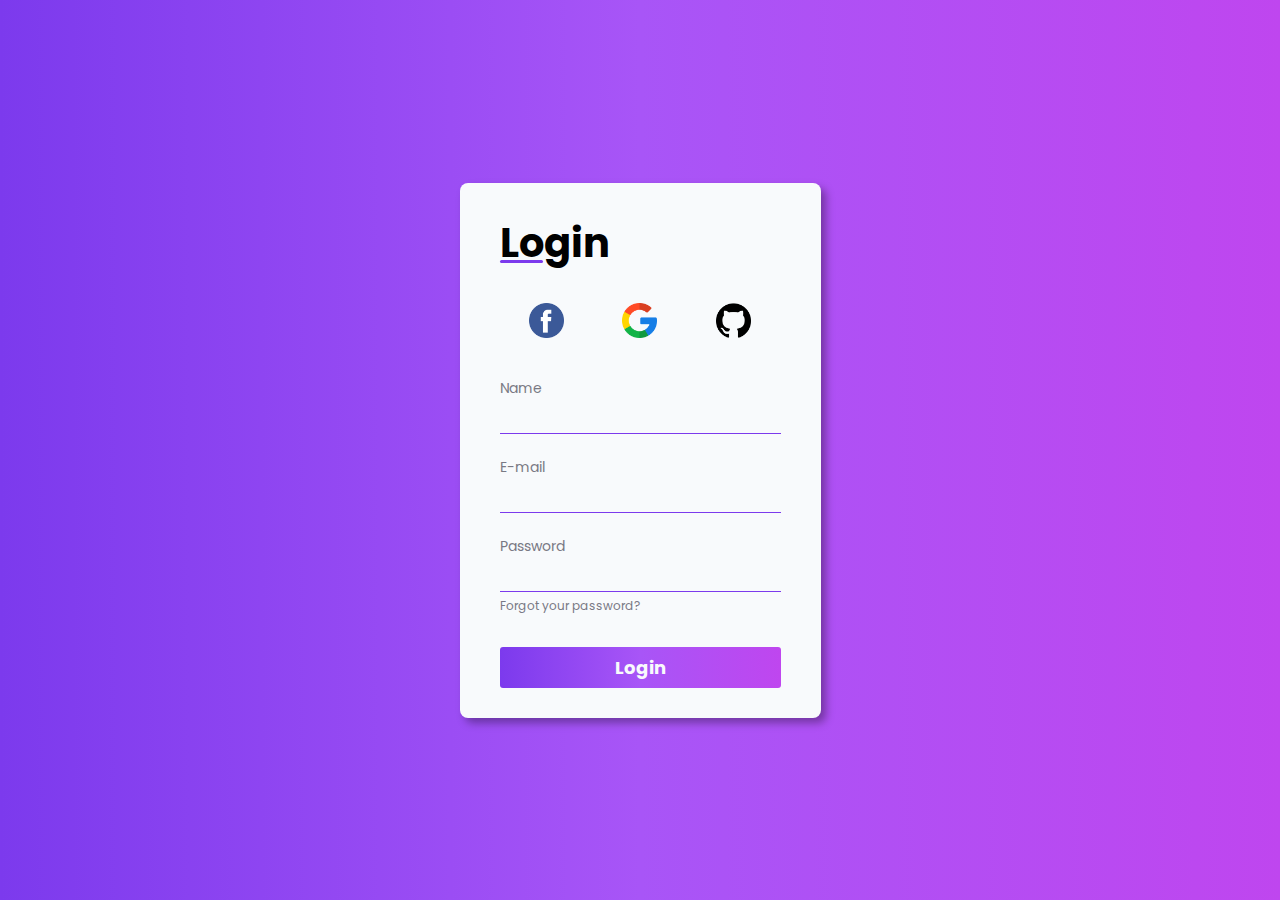
==== src/main/index.html @ 40fadc33 "att" ====
<!DOCTYPE html>
<html lang="pt-br">
<head>
    <meta charset="UTF-8">
    <link rel="stylesheet"
          href="https://cdnjs.cloudflare.com/ajax/libs/font-awesome/6.2.0/css/all.min.css"
          integrity="sha512-xh6O/CkQoPOWDdYTDqeRdPCVd1SpvCA9XXcUnZS2FmJNp1coAFzvtCN9BmamE+4aHK8yyUHUSCcJHgXloTyT2A=="
          crossorigin="anonymous"
          referrerpolicy="no-referrer"/>
    <link rel="stylesheet" href="assets/css/style.css">
    <title>Login Pokebattle</title>
</head>
<body>
<main id="container">
    <form id="login_form">
        <!-- FORM HEADER -->
        <div id="form_header">
            <h1>Login</h1>
            <i id="mode_icon" class="fa-solid fa-moon"></i>
        </div>

        <!-- SOCIAL MEDIA LINKS -->
        <div id="social_media">
            <!-- FACEBOOK -->
            <a href="#">
                <img src="assets/imgs/facebook.png" alt="">
            </a>

            <!-- GOOGLE -->
            <a href="#">
                <img src="assets/imgs/google.png" alt="Google logo">
            </a>

            <!-- GITHUB -->
            <a href="#">
                <img src="assets/imgs/github.png" alt="">
            </a>
        </div>

        <!-- INPUTS -->
        <div id="inputs">
            <!-- NAME -->
            <div class="input-box">
                <label for="name">
                    Name
                    <div class="input-field">
                        <i class="fa-solid fa-user"></i>
                        <input type="text" id="name" name="name">
                    </div>
                </label>
            </div>

            <!-- EMAIL -->
            <div class="input-box">
                <label for="email">
                    E-mail
                    <div class="input-field">
                        <i class="fa-solid fa-envelope"></i>
                        <input type="email" id="email" name="email">
                    </div>
                </label>
            </div>

            <!-- PASSWORD -->
            <div class="input-box">
                <label for="password">
                    Password
                    <div class="input-field">
                        <i class="fa-solid fa-key"></i>
                        <input type="password" id="password" name="password">
                    </div>
                </label>

                <!-- FORGOT PASSWORD -->
                <div id="forgot_password">
                    <a href="#">
                        Forgot your password?
                    </a>
                </div>
            </div>
        </div>

        <!-- LOGIN BUTTON -->
        <button type="submit" id="login_button">
            Login
        </button>
    </form>
</main>

<!-- JAVASCRIPT -->
<script type="text/javascript" src="assets/js/script.js"></script>
</body>
</html>
---- src/main/assets/css/style.css ----
@import url('https://fonts.googleapis.com/css2?family=Poppins:wght@100;200;300;400&display=swap');

/** Variables - colors **/
:root {
    /* Light */
    --color-light-50: #f8fafc;

    /* Dark */
    --color-dark-50: #797984;
    --color-dark-100: #312d37;
    --color-dark-900: #000;

    /* Purple */
    --color-purple-50: #7c3aed;
    --color-purple-100: #a855f7;
    --color-purple-200: #bf46ef;

    /* Gradient */
    --color-gradient: linear-gradient(90deg, var(--color-purple-50), var(--color-purple-100), var(--color-purple-200));
}

/* General */
* {
    font-family: 'Poppins', sans-serif;
    margin: 0;
    padding: 0;
    box-sizing: border-box;
}

#container {
    height: 100vh;
    width: 100%;
    display: flex;
    justify-content: center;
    align-items: center;
    background: var(--color-gradient);
}

#login_form {
    display: flex;
    flex-direction: column;
    height: fit-content;
    background-color: var(--color-light-50);
    padding: 30px 40px;
    border-radius: 8px;
    gap: 30px;
    box-shadow: 5px 5px 8px rgba(0, 0, 0, 0.336);
    animation: dark-to-light-background 0.3s ease-in-out;
}

/* Form Header */
#form_header {
    display: flex;
    align-items: center;
    justify-content: space-between;
}

#form_header h1 {
    font-size: 40px;
    position: relative;
}

#form_header h1::before {
    position: absolute;
    content: '';
    width: 40%;
    height: 3px;
    background-color: var(--color-purple-50);
    bottom: 10px;
    border-radius: 5px;
}

#mode_icon {
    cursor: pointer;
    font-size: 20px;
}

/* Social Media */
#social_media {
    display: flex;
    justify-content: space-around;
}

#social_media img {
    width: 35px;
}

#social_media img:hover {
    transform: scale(1.2);
}

/* Inputs */
#inputs {
    display: flex;
    align-items: center;
    justify-content: center;
    flex-direction: column;
    gap: 20px;
}

.input-box>label {
    font-size: 14px;
    color: var(--color-dark-50);
}

.input-field {
    display: flex;
    align-items: center;
    gap: 15px;
    padding: 3px;
    border-bottom: 1px solid var(--color-purple-50);
    cursor: text;
}

.input-field i {
    font-size: 18px;
    cursor: text;
    color: var(--color-dark-900);
}

.input-field input {
    border: none;
    width: 260px;
    background-color: transparent;
    font-size: 18px;
    padding: 0px 5px;
}

.input-field input:focus {
    outline: none;
}

/* Forgot password */
#forgot_password a {
    text-decoration: none;
    color: var(--color-dark-50);
    font-size: 12px;
}

#forgot_password a:hover {
    color: var(--color-purple-50);
}

/* Login Button */
#login_button {
    border: none;
    background: var(--color-gradient);
    padding: 7px;
    border-radius: 3px;
    color: var(--color-light-50);
    font-weight: bold;
    font-size: 18px;
    cursor: pointer;
}

#login_button:hover {
    transform: scale(1.05);
}

/* Dark Mode */
.dark#login_form {
    color: var(--color-light-50);
    background-color: var(--color-dark-100);
    animation: light-to-dark-background 0.3s ease-in-out;
}

.dark#login_form .input-field input,
.dark#login_form .input-field i {
    color: var(--color-light-50);
}

@keyframes dark-to-light-background {
    0% {
        background-color:var(--color-dark-100);
    }
    100.0% {
        background-color:var(--color-light-50);
    }
}

@keyframes light-to-dark-background {
    0% {
        background-color:var(--color-light-50);
    }
    100.0% {
        background-color:var(--color-dark-100);
    }
}
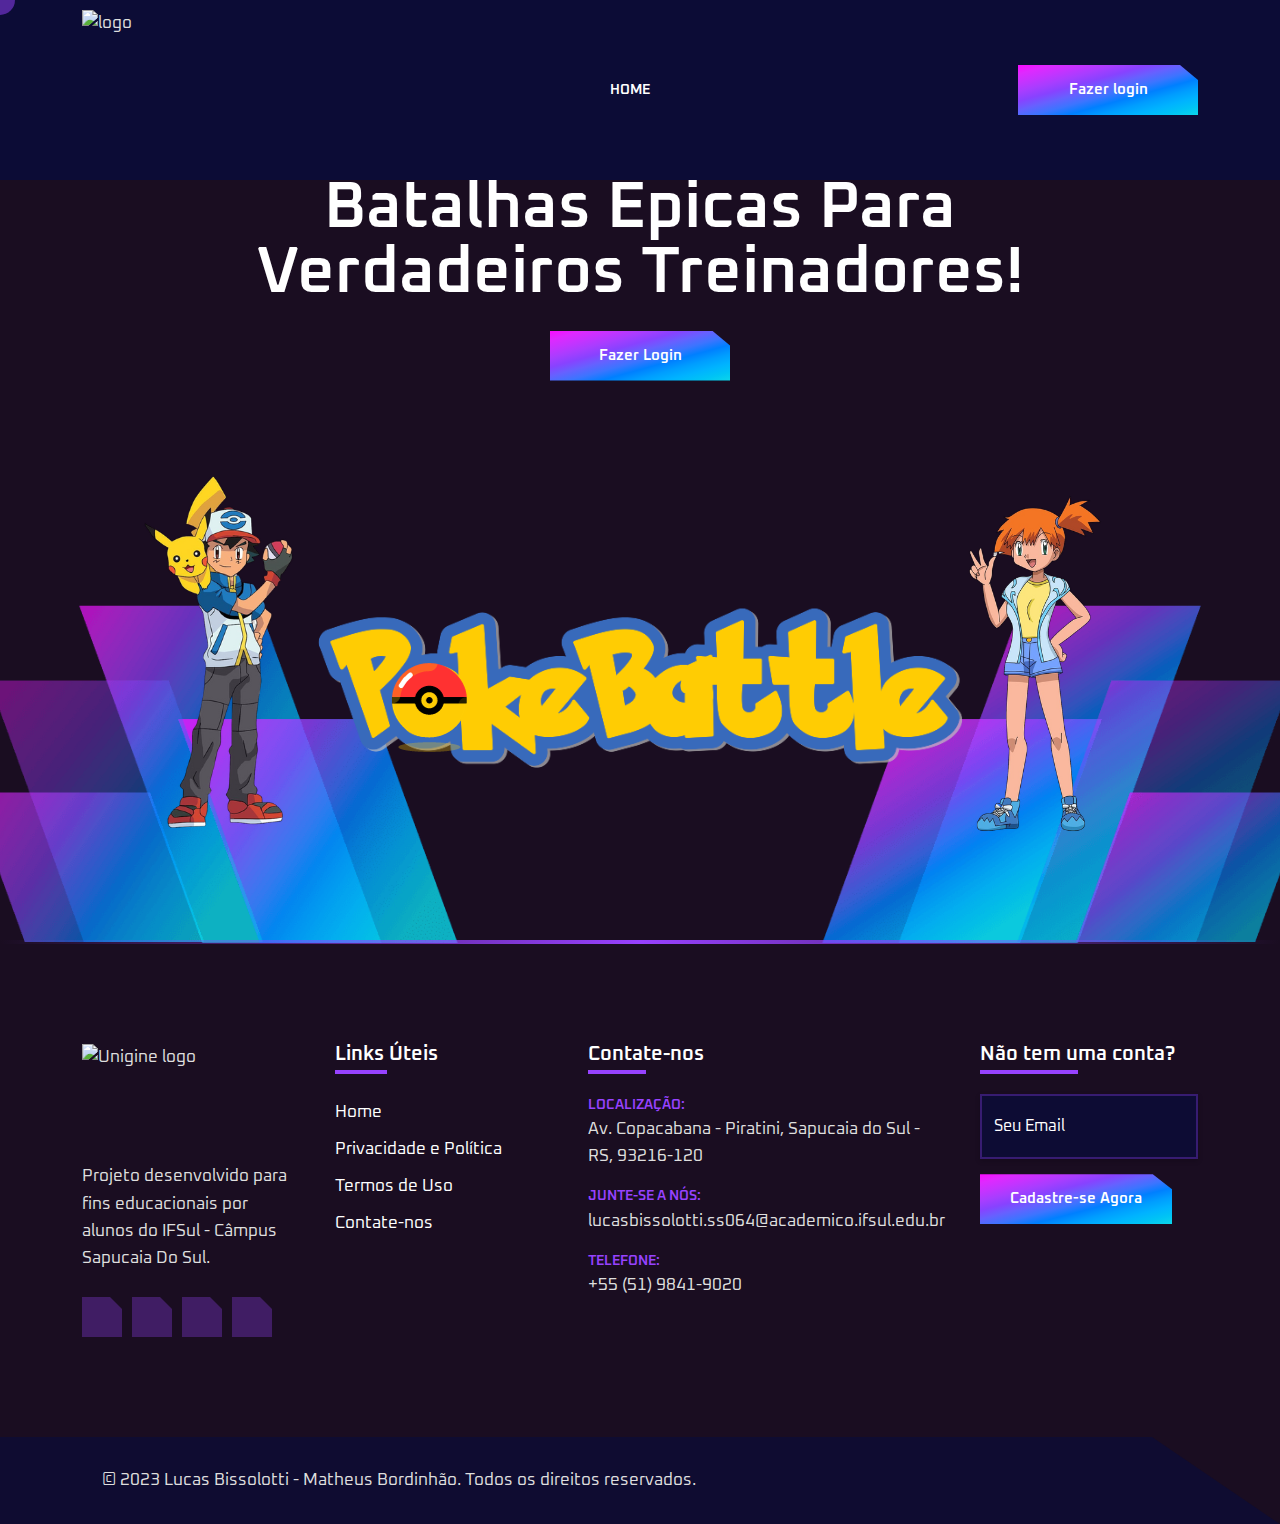
==== commit b1fb1859: "Criação do website e página de cadastro -html e css" ====
--- a/src/main/index.html
+++ b/src/main/index.html
@@ -1,93 +1,251 @@
 <!DOCTYPE html>
-<html lang="pt-br">
+<html lang="en">
+
 <head>
     <meta charset="UTF-8">
-    <link rel="stylesheet"
-          href="https://cdnjs.cloudflare.com/ajax/libs/font-awesome/6.2.0/css/all.min.css"
-          integrity="sha512-xh6O/CkQoPOWDdYTDqeRdPCVd1SpvCA9XXcUnZS2FmJNp1coAFzvtCN9BmamE+4aHK8yyUHUSCcJHgXloTyT2A=="
-          crossorigin="anonymous"
-          referrerpolicy="no-referrer"/>
-    <link rel="stylesheet" href="assets/css/style.css">
-    <title>Login Pokebattle</title>
+    <meta http-equiv="X-UA-Compatible" content="IE=edge">
+    <meta name="viewport" content="width=device-width, initial-scale=1.0">
+
+    <!--
+      - primary meta tags
+    -->
+    <title>PokeBattle</title>
+    <meta name="title" content="Unigine - Epic Games Made For True Gamers!">
+    <meta name="description" content="This is an esports and gaming html template made by codewithsadee">
+
+    <!--
+      - google font link
+    -->
+    <link rel="preconnect" href="https://fonts.googleapis.com">
+    <link rel="preconnect" href="https://fonts.gstatic.com" crossorigin>
+    <link
+            href="https://fonts.googleapis.com/css2?family=Oxanium:wght@400;500;600;700&family=Work+Sans:wght@600&display=swap"
+            rel="stylesheet">
+
+    <!--
+      - custom css link
+    -->
+    <link rel="stylesheet" href="./assets/css/style.css">
+
 </head>
-<body>
-<main id="container">
-    <form id="login_form">
-        <!-- FORM HEADER -->
-        <div id="form_header">
-            <h1>Login</h1>
-            <i id="mode_icon" class="fa-solid fa-moon"></i>
+
+<body id="top">
+
+<!--
+  - #HEADER
+-->
+
+<header class="header active" data-header>
+    <div class="container">
+
+        <a href="#" class="logo">
+            <img src="https://fontmeme.com/permalink/231121/d2a04a416779d1cf34d9d4bae2b63d9f.png" width="100" height="100" alt="logo">
+        </a>
+
+        <nav class="navbar" data-navbar>
+            <ul class="navbar-list">
+
+                <li class="navbar-item">
+                    <a href="#home" class="navbar-link" data-nav-link>home</a>
+                </li>
+            </ul>
+        </nav>
+
+        <a href="login.html" class="btn" data-btn>Fazer login</a>
+
+        <button class="nav-toggle-btn" aria-label="toggle menu" data-nav-toggler>
+            <span class="line line-1"></span>
+            <span class="line line-2"></span>
+            <span class="line line-3"></span>
+        </button>
+
+    </div>
+</header>
+
+<main>
+    <article>
+
+        <!--
+          - #HERO
+        -->
+
+        <div class="hero has-before" id="home">
+            <img src="">
+            <div class="container">
+
+                <p class="section-subtitle">Entre para a Batalha</p>
+
+                <h1 class="h1 title hero-title">Batalhas Épicas Para <br> Verdadeiros Treinadores!</h1>
+
+                <a href="login.html" class="btn" data-btn>Fazer Login</a>
+
+                <div class="hero-banner">
+                    <img src="assets/imgs/logo-pokebattle.png" width="850" height="414" alt="banner" class="w-100">
+
+                    <img src="assets/imgs/fundo-logo.png" alt="" class="hero-banner-bg">
+                </div>
+
+            </div>
         </div>
-
-        <!-- SOCIAL MEDIA LINKS -->
-        <div id="social_media">
-            <!-- FACEBOOK -->
-            <a href="#">
-                <img src="assets/imgs/facebook.png" alt="">
-            </a>
-
-            <!-- GOOGLE -->
-            <a href="#">
-                <img src="assets/imgs/google.png" alt="Google logo">
-            </a>
-
-            <!-- GITHUB -->
-            <a href="#">
-                <img src="assets/imgs/github.png" alt="">
-            </a>
+    </article>
+</main>
+
+<!--
+  - #FOOTER
+-->
+
+<footer class="footer">
+
+    <div class="section footer-top">
+        <div class="container">
+
+            <div class="footer-brand">
+
+                <a href="#" class="logo">
+                    <img src="https://fontmeme.com/permalink/231121/d2a04a416779d1cf34d9d4bae2b63d9f.png" width="150" height="73" loading="lazy" alt="Unigine logo">
+                </a>
+
+                <p class="footer-text">
+                    Projeto desenvolvido para fins educacionais por alunos do IFSul - Câmpus Sapucaia Do Sul.
+                </p>
+
+                <ul class="social-list">
+
+                    <li>
+                        <a href="#" class="social-link">
+                            <ion-icon name="logo-facebook"></ion-icon>
+                        </a>
+                    </li>
+
+                    <li>
+                        <a href="#" class="social-link">
+                            <ion-icon name="logo-twitter"></ion-icon>
+                        </a>
+                    </li>
+
+                    <li>
+                        <a href="https://www.insatgram.com/coding.stella" target=_blank class="social-link">
+                            <ion-icon name="logo-instagram"></ion-icon>
+                        </a>
+                    </li>
+
+                    <li>
+                        <a href="#" class="social-link">
+                            <ion-icon name="logo-youtube"></ion-icon>
+                        </a>
+                    </li>
+
+                </ul>
+
+            </div>
+
+            <div class="footer-list">
+
+                <p class="title footer-list-title has-after">Links Úteis</p>
+
+                <ul>
+
+                    <li>
+                        <a href="#" class="footer-link">Home</a>
+                    </li>
+
+                    <li>
+                        <a href="#" class="footer-link">Privacidade e Política</a>
+                    </li>
+
+                    <li>
+                        <a href="#" class="footer-link">Termos de Uso</a>
+                    </li>
+
+                    <li>
+                        <a href="#" class="footer-link">Contate-nos</a>
+                    </li>
+
+                </ul>
+
+            </div>
+
+            <div class="footer-list">
+
+                <p class="title footer-list-title has-after">Contate-nos</p>
+
+                <div class="contact-item">
+                    <span class="span">Localização:</span>
+
+                    <address class="contact-link">
+                        Av. Copacabana - Piratini, Sapucaia do Sul - RS, 93216-120
+                    </address>
+                </div>
+
+                <div class="contact-item">
+                    <span class="span">Junte-se a nós:</span>
+
+                    <a href="mailto:Info@gamehive.com" class="contact-link">lucasbissolotti.ss064@academico.ifsul.edu.br</a>
+                </div>
+
+                <div class="contact-item">
+                    <span class="span">Telefone:</span>
+
+                    <a href="tel:+12345678910" class="contact-link">+55 (51) 9841-9020</a>
+                </div>
+
+            </div>
+
+            <div class="footer-list">
+
+                <p class="title footer-list-title has-after">Não tem uma conta?</p>
+
+                <form action="./index.html" method="get" class="footer-form">
+                    <input type="email" name="email_address" required placeholder="Seu Email" autocomplete="off"
+                           class="input-field">
+
+                    <a href="login.html" class="btn">Cadastre-se Agora</a>
+                </form>
+
+            </div>
+
         </div>
-
-        <!-- INPUTS -->
-        <div id="inputs">
-            <!-- NAME -->
-            <div class="input-box">
-                <label for="name">
-                    Name
-                    <div class="input-field">
-                        <i class="fa-solid fa-user"></i>
-                        <input type="text" id="name" name="name">
-                    </div>
-                </label>
-            </div>
-
-            <!-- EMAIL -->
-            <div class="input-box">
-                <label for="email">
-                    E-mail
-                    <div class="input-field">
-                        <i class="fa-solid fa-envelope"></i>
-                        <input type="email" id="email" name="email">
-                    </div>
-                </label>
-            </div>
-
-            <!-- PASSWORD -->
-            <div class="input-box">
-                <label for="password">
-                    Password
-                    <div class="input-field">
-                        <i class="fa-solid fa-key"></i>
-                        <input type="password" id="password" name="password">
-                    </div>
-                </label>
-
-                <!-- FORGOT PASSWORD -->
-                <div id="forgot_password">
-                    <a href="#">
-                        Forgot your password?
-                    </a>
-                </div>
-            </div>
+    </div>
+
+    <div class="footer-bottom">
+        <div class="container">
+
+            <p class="copyright">
+                &copy; 2023 Lucas Bissolotti - Matheus Bordinhão. Todos os direitos reservados.
+            </p>
+
         </div>
-
-        <!-- LOGIN BUTTON -->
-        <button type="submit" id="login_button">
-            Login
-        </button>
-    </form>
-</main>
-
-<!-- JAVASCRIPT -->
-<script type="text/javascript" src="assets/js/script.js"></script>
+    </div>
+
+</footer>
+
+<!--
+  - #BACK TO TOP
+-->
+
+<a href="#top" class="back-top-btn" aria-label="back to top" data-back-top-btn>
+    <ion-icon name="arrow-up-outline" aria-hidden="true"></ion-icon>
+</a>
+
+<!--
+  - #CUSTOM CURSOR
+-->
+
+<div class="cursor" data-cursor></div>
+
+<!--
+  - custom js link
+-->
+
+<script src="./assets/js/script.js"></script>
+
+<!--
+  - ionicon link
+-->
+
+<script type="module" src="https://unpkg.com/ionicons@5.5.2/dist/ionicons/ionicons.esm.js"></script>
+<script nomodule src="https://unpkg.com/ionicons@5.5.2/dist/ionicons/ionicons.js"></script>
+
 </body>
+
 </html>--- a/src/main/assets/css/style.css
+++ b/src/main/assets/css/style.css
@@ -1,188 +1,1083 @@
-@import url('https://fonts.googleapis.com/css2?family=Poppins:wght@100;200;300;400&display=swap');
-
-/** Variables - colors **/
 :root {
-    /* Light */
-    --color-light-50: #f8fafc;
-
-    /* Dark */
-    --color-dark-50: #797984;
-    --color-dark-100: #312d37;
-    --color-dark-900: #000;
-
-    /* Purple */
-    --color-purple-50: #7c3aed;
-    --color-purple-100: #a855f7;
-    --color-purple-200: #bf46ef;
-
-    /* Gradient */
-    --color-gradient: linear-gradient(90deg, var(--color-purple-50), var(--color-purple-100), var(--color-purple-200));
-}
-
-/* General */
-* {
-    font-family: 'Poppins', sans-serif;
+
+    /**
+     * COLORS
+     */
+
+    /* background color */
+    --bg-purple: hsl(267, 100%, 63%);
+    --bg-purple-alpha-30: hsla(267, 100%, 63%, 0.3);
+    --bg-dark-purple: hsla(279, 42%, 9%, 1);
+    --bg-oxford-blue: hsla(240, 63%, 13%, 1);
+    --bg-oxford-blue-alpha-95: hsla(240, 63%, 13%, 0.95);
+    --bg-oxford-blue-alpha-90: hsla(240, 63%, 13%, 0.9);
+    --bg-oxford-blue-alpha-80: hsla(240, 63%, 13%, 0.8);
+
+    /* gradient color */
+    --gradient-1: linear-gradient(to right bottom, hsl(299, 100%, 52%), hsl(291, 100%, 58%), hsl(283, 100%, 60%), hsl(273, 100%, 62%), hsl(262, 100%, 63%), hsl(242, 100%, 69%), hsl(223, 100%, 62%), hsl(210, 100%, 50%), hsl(203, 100%, 50%), hsl(198, 100%, 50%), hsl(192, 100%, 48%), hsl(185, 90%, 48%));
+    --gradient-2: linear-gradient(90deg, transparent 0%, #9841ff 50%, transparent 100%);
+
+    /* text color */
+    --text-white: hsla(0, 0%, 100%, 1);
+    --text-gainsboro: hsla(0, 0%, 87%, 1);
+    --text-champagne-pink: hsla(23, 61%, 86%, 1);
+    --text-purple: hsla(267, 100%, 63%, 1);
+
+    /* border color */
+    --border-space-cadet: hsl(240, 45%, 17%);
+    --border-purple-alpha-30: hsla(267, 100%, 63%, 0.3);
+
+    /* font family */
+    --fontFamily-oxanium: 'Oxanium', cursive;
+    --fontFamily-work-sans: 'Work Sans', sans-serif;
+
+    /* font size */
+    --fontSize-1: 3.6rem;
+    --fontSize-2: 2.4rem;
+    --fontSize-3: 2rem;
+    --fontSize-4: 1.7rem;
+    --fontSize-5: 1.6rem;
+    --fontSize-6: 1.5rem;
+    --fontSize-7: 1.4rem;
+    --fontSize-8: 1.2rem;
+
+    /* font weight */
+    --weight-regular: 400;
+    --weight-semiBold: 600;
+    --weight-bold: 700;
+
+    /**
+     * SPACING
+     */
+
+    --section-spacing: 60px;
+
+    /**
+     * BOX SHADOW
+     */
+
+    --shadow: 0px 2px 5px 0px hsla(0, 0%, 0%, 0.2);
+
+    /**
+     * BORDER RADIUS
+     */
+
+    --radius-circle: 50%;
+    --radius-5: 5px;
+    --radius-3: 3px;
+
+    /**
+     * CLIP PATH
+     */
+
+    --clip-path-1: polygon(0 0, 100% 0, 100% 0, 0 0);
+    --clip-path-2: polygon(0 0, 100% 0, 100% 100%, 0 100%);
+    --clip-path-3: polygon(0% 0%, 90% 0, 100% 30%, 100% 100%, 0 100%);
+    --clip-path-4: polygon(90% 0, 100% 40%, 100% 100%, 0 100%, 0 0);
+    --clip-path-5: polygon(100% 0, 100% 100%, 10% 100%, 0 60%, 0 0);
+    --clip-path-6: polygon(10% 0, 100% 0, 100% 100%, 0 100%, 0 40%);
+    --clip-path-7: polygon(100% 0, 100% 60%, 90% 100%, 0 100%, 0 0);
+    --clip-path-8: polygon(0% 0%, 70% 0, 100% 30%, 100% 100%, 0 100%);
+    --clip-path-9: polygon(0 0, 90% 0, 100% 100%, 0% 100%);
+
+    /**
+     * TRANSITION
+     */
+
+    --transition-1: 250ms ease;
+    --transition-2: 500ms ease;
+    --cubic-out: cubic-bezier(0.05, 0.83, 0.52, 0.97);
+
+}
+
+
+
+
+
+/*-----------------------------------*\
+  #RESET
+\*-----------------------------------*/
+
+*,
+*::before,
+*::after {
     margin: 0;
     padding: 0;
     box-sizing: border-box;
 }
 
-#container {
-    height: 100vh;
-    width: 100%;
-    display: flex;
-    justify-content: center;
-    align-items: center;
-    background: var(--color-gradient);
-}
-
-#login_form {
-    display: flex;
-    flex-direction: column;
-    height: fit-content;
-    background-color: var(--color-light-50);
-    padding: 30px 40px;
-    border-radius: 8px;
-    gap: 30px;
-    box-shadow: 5px 5px 8px rgba(0, 0, 0, 0.336);
-    animation: dark-to-light-background 0.3s ease-in-out;
-}
-
-/* Form Header */
-#form_header {
+li { list-style: none; }
+
+a,
+img,
+time,
+span,
+input,
+button,
+textarea,
+ion-icon { display: block; }
+
+a {
+    color: inherit;
+    text-decoration: none;
+}
+
+img { height: auto; }
+
+input,
+button,
+textarea {
+    background: none;
+    border: none;
+    font: inherit;
+}
+
+input,
+textarea { width: 100%; }
+
+button { cursor: pointer; }
+
+ion-icon { pointer-events: none; }
+
+address { font-style: normal; }
+
+html {
+    font-size: 10px;
+    scroll-behavior: smooth;
+}
+
+body {
+    background-color: var(--bg-dark-purple);
+    background-repeat: repeat;
+    color: var(--text-gainsboro);
+    font-family: var(--fontFamily-oxanium);
+    font-size: var(--fontSize-4);
+    font-weight: var(--weight-regular);
+    line-height: 1.6;
+    overflow-x: hidden;
+}
+
+::-webkit-scrollbar { width: 8px; }
+
+::-webkit-scrollbar-track { background-color: var(--bg-dark-purple); }
+
+::-webkit-scrollbar-thumb { background-color: var(--bg-purple); }
+
+
+
+
+
+/*-----------------------------------*\
+  #REUSED STYLE
+\*-----------------------------------*/
+
+.container { padding-inline: 12px; }
+
+.has-before,
+.has-after {
+    position: relative;
+    z-index: 1;
+}
+
+.has-before::before,
+.has-after::after {
+    content: "";
+    position: absolute;
+}
+
+.title { color: var(--text-white); }
+
+.h1,
+.h3 { line-height: 1.3; }
+
+.h1 {
+    font-size: var(--fontSize-1);
+    font-weight: var(--weight-semiBold);
+}
+
+.h2 {
+    font-size: var(--fontSize-2);
+    line-height: 1.4;
+}
+
+.h3 { font-size: var(--fontSize-3); }
+
+.section-title,
+.section-subtitle,
+.section-text { text-align: center; }
+
+.section-subtitle {
+    color: var(--text-white);
+    font-weight: var(--weight-semiBold);
+    font-size: var(--fontSize-5);
+    text-transform: uppercase;
+}
+
+.btn {
+    position: relative;
+    background-image: var(--gradient-1);
+    color: var(--text-white);
+    font-size: var(--fontSize-6);
+    font-weight: var(--weight-semiBold);
+    max-width: max-content;
+    min-width: 180px;
+    height: 50px;
+    display: grid;
+    place-items: center;
+    padding-inline: 30px;
+    clip-path: var(--clip-path-3);
+    overflow: hidden;
+}
+
+.btn::before {
+    content: "";
+    position: absolute;
+    top: var(--top, 50%);
+    left: var(--left, 50%);
+    width: 250%;
+    padding-block-end: 250%;
+    background-color: var(--bg-purple);
+    transform: translate(-50%, -50%) scale(0);
+    border-radius: var(--radius-circle);
+    z-index: -1;
+    transition: transform var(--transition-2);
+}
+
+.btn:is(:hover, :focus-visible)::before { transform: translate(-50%, -50%) scale(1); }
+
+.w-100 { width: 100%; }
+
+.section { padding-block: var(--section-spacing); }
+
+.section-title {
+    margin-block: 10px;
+    text-transform: uppercase;
+}
+
+.section-title .span {
+    display: inline;
+    color: var(--text-purple);
+}
+
+.section-text {
+    margin-block-end: 40px;
+    max-width: 480px;
+    margin-inline: auto;
+}
+
+.social-wrapper {
     display: flex;
     align-items: center;
+    gap: 10px;
+}
+
+.img-holder {
+    background-color: var(--bg-purple);
+    aspect-ratio: var(--width) / var(--height);
+    overflow: hidden;
+}
+
+.img-cover {
+    width: 100%;
+    height: 100%;
+    object-fit: cover;
+}
+
+[data-reveal] {
+    opacity: 0;
+    transition: var(--transition-2);
+}
+
+[data-reveal="left"] { transform: translateX(-20px); }
+
+[data-reveal="right"] { transform: translateX(20px); }
+
+[data-reveal="bottom"] { transform: translateY(20px); }
+
+[data-reveal].revealed {
+    opacity: 1;
+    transform: translate(0);
+}
+
+
+
+
+
+/*-----------------------------------*\
+  #HEADER
+\*-----------------------------------*/
+
+.header .btn { display: none; }
+
+.header {
+    position: absolute;
+    top: 0;
+    left: 0;
+    width: 100%;
+    background-color: var(--bg-oxford-blue);
+    padding: 10px 12px;
+    z-index: 4;
+}
+
+.header.active {
+    position: fixed;
+    animation: slideUP 1s ease forwards;
+}
+
+@keyframes slideUP {
+    0% { transform: translateY(-100%); }
+    100% { transform: translateY(0); }
+}
+
+.header .container {
+    display: flex;
     justify-content: space-between;
-}
-
-#form_header h1 {
-    font-size: 40px;
+    align-items: center;
+}
+
+.nav-toggle-btn .line {
+    height: 3px;
+    width: 10px;
+    margin-block: 4px;
+    background-color: var(--text-gainsboro);
+    border-radius: 8px;
+    transition: var(--transition-1);
+}
+
+.nav-toggle-btn .line-2 { width: 20px; }
+
+.nav-toggle-btn .line-3 { margin-inline-start: auto; }
+
+.nav-toggle-btn.active .line-2 { transform: rotate(-45deg); }
+
+.nav-toggle-btn.active .line-1 { transform: rotate(45deg) translate(4px, 1.5px); }
+
+.nav-toggle-btn.active .line-3 { transform: rotate(45deg) translate(-3px, -1px); }
+
+.navbar {
+    position: absolute;
+    top: calc(100% - 1px);
+    right: 12px;
+    left: 12px;
+    background-color: var(--bg-oxford-blue);
+    padding: 0 15px;
+    clip-path: var(--clip-path-1);
+    visibility: hidden;
+    transition: clip-path 500ms var(--cubic-out);
+}
+
+.navbar.active {
+    clip-path: var(--clip-path-2);
+    visibility: visible;
+}
+
+.navbar-link {
+    padding: 12px 25px;
+    text-transform: uppercase;
+    font-size: var(--fontSize-7);
+    font-weight: var(--weight-semiBold);
+    color: var(--text-white);
+}
+
+.navbar-item { border-block-start: 1px solid var(--border-space-cadet); }
+
+.navbar-item:last-child { border-block-end: 1px solid var(--border-space-cadet); }
+
+
+
+
+
+/*-----------------------------------*\
+  #HERO
+\*-----------------------------------*/
+
+.hero {
+    padding-block-start: 250px;
+    text-align: center;
+}
+
+.hero .section-subtitle { letter-spacing: 5px; }
+
+.hero-title { margin-block: 20px 25px; }
+
+.hero .btn { margin-inline: auto; }
+
+.hero::before {
+    background-image: var(--gradient-2);
+    bottom: 0;
+    left: 0;
+    width: 100%;
+    height: 4px;
+    z-index: 1;
+}
+
+.hero-banner {
     position: relative;
-}
-
-#form_header h1::before {
+    margin-block-start: 50px;
+}
+
+.hero-banner-bg { display: none; }
+
+
+
+
+
+/*-----------------------------------*\
+  #UPCOMING
+\*-----------------------------------*/
+
+.upcoming-item:not(:last-child) { margin-block-end: 90px; }
+
+.upcoming-card {
+    display: flex;
+    justify-content: space-between;
+    align-items: center;
+}
+
+.upcoming-card::before {
+    top: 50%;
+    background-image: var(--gradient-1);
+    transform: translateY(-50%);
+    width: 90%;
+    height: 80px;
+    z-index: -1;
+    opacity: 0.3;
+    border-radius: var(--radius-5);
+}
+
+.upcoming-card.left::before {
+    right: 0;
+    clip-path: var(--clip-path-4);
+}
+
+.upcoming-card.right::before {
+    left: 0;
+    clip-path: var(--clip-path-6);
+}
+
+.upcoming-card .card-title { text-transform: uppercase; }
+
+.upcoming-card.left .card-title {
+    margin-inline-end: 50px;
+    text-align: right;
+}
+
+.upcoming-card.right .card-title {
+    margin-inline-start: 50px;
+    text-align: left;
+}
+
+.upcoming-card .card-meta {
     position: absolute;
-    content: '';
-    width: 40%;
-    height: 3px;
-    background-color: var(--color-purple-50);
-    bottom: 10px;
-    border-radius: 5px;
-}
-
-#mode_icon {
-    cursor: pointer;
-    font-size: 20px;
-}
-
-/* Social Media */
-#social_media {
-    display: flex;
-    justify-content: space-around;
-}
-
-#social_media img {
-    width: 35px;
-}
-
-#social_media img:hover {
-    transform: scale(1.2);
-}
-
-/* Inputs */
-#inputs {
+    bottom: -20px;
+    left: 50%;
+    transform: translateX(-50%);
+    background-image: var(--gradient-1);
+    width: max-content;
+    padding: 6px 20px;
+    font-size: var(--fontSize-7);
+    font-weight: var(--weight-semiBold);
+    text-transform: uppercase;
+    border-radius: var(--radius-3);
+}
+
+.upcoming-card.left .card-meta { clip-path: var(--clip-path-5); }
+
+.upcoming-card.right .card-meta { clip-path: var(--clip-path-7); }
+
+.upcoming-card .card-banner { width: 30%; }
+
+.upcoming-card.right .card-banner { order: 1; }
+
+.upcoming-time { margin-block: 50px 30px; }
+
+.upcoming-time :is(.time, .date) { text-align: center; }
+
+.upcoming-time .time {
+    color: var(--text-white);
+    font-size: var(--fontSize-1);
+    font-weight: var(--weight-bold);
+    line-height: 1;
+}
+
+.upcoming-time .date {
+    font-size: var(--fontSize-7);
+    font-weight: var(--weight-semiBold);
+    margin-block: 5px;
+}
+
+.upcoming-item .social-wrapper { justify-content: center; }
+
+.upcoming-item .social-link {
+    color: var(--text-white);
+    font-size: 2.5rem;
+    transition: var(--transition-1);
+}
+
+.upcoming-item .social-link:is(:hover, :focus-visible) { color: var(--text-purple); }
+
+
+
+
+
+/*-----------------------------------*\
+  #NEWS
+\*-----------------------------------*/
+
+.news-list {
+    display: grid;
+    gap: 30px;
+}
+
+.news-card {
+    background-color: var(--bg-oxford-blue-alpha-90);
+    box-shadow: var(--shadow);
+}
+
+.news-card .card-content {
+    position: relative;
+    padding: 30px;
+}
+
+.card-tag {
+    position: absolute;
+    bottom: 100%;
+    left: 0;
+    background-image: var(--gradient-1);
+    color: var(--text-white);
+    font-size: var(--fontSize-8);
+    font-weight: var(--weight-semiBold);
+    text-transform: uppercase;
+    height: 30px;
+    line-height: 32px;
+    padding-inline: 20px;
+    clip-path: var(--clip-path-3);
+}
+
+.news-card :is(.card-meta-list, .card-meta-item) {
     display: flex;
     align-items: center;
-    justify-content: center;
-    flex-direction: column;
-    gap: 20px;
-}
-
-.input-box>label {
-    font-size: 14px;
-    color: var(--color-dark-50);
-}
+}
+
+.news-card .card-meta-list {
+    flex-wrap: wrap;
+    gap: 5px 10px;
+}
+
+.news-card .card-meta-item { gap: 5px; }
+
+.news-card .card-meta-item ion-icon { color: var(--text-purple); }
+
+.news-card .card-meta-text,
+.news-card .link {
+    color: var(--text-champagne-pink);
+    font-size: var(--fontSize-7);
+    font-weight: var(--weight-bold);
+    text-transform: uppercase;
+}
+
+.news-card .h3 { margin-block: 15px 10px; }
+
+.news-card .card-title {
+    display: inline;
+    background-image: linear-gradient(to left, var(--bg-purple), var(--bg-purple));
+    background-repeat: no-repeat;
+    background-position: left bottom;
+    background-size: 0% 4px;
+    transition: var(--transition-2);
+}
+
+.news-card .card-title:is(:hover, :focus-visible) { background-size: 100% 4px; }
+
+.news-card .link {
+    max-width: max-content;
+    margin-block-start: 15px;
+    padding-inline-start: 30px;
+    transition: var(--transition-1);
+}
+
+.news-card .link::before {
+    top: 50%;
+    left: 0;
+    transform: translateY(-100%);
+    width: 20px;
+    height: 4px;
+    background-color: var(--bg-purple);
+}
+
+.news-card .link:is(:hover, :focus-visible) { color: var(--text-purple); }
+
+
+
+
+
+/*-----------------------------------*\
+  #FOOTER
+\*-----------------------------------*/
+
+.footer-top .container {
+    display: grid;
+    gap: 35px;
+}
+
+.footer-text { margin-block: 20px 25px; }
+
+.social-list {
+    display: flex;
+    gap: 10px;
+}
+
+.footer .social-link {
+    width: 40px;
+    height: 40px;
+    background-color: var(--bg-purple-alpha-30);
+    display: grid;
+    place-items: center;
+    clip-path: var(--clip-path-8);
+    transition: var(--transition-1);
+}
+
+.footer .social-link:is(:hover, :focus-visible) {
+    background-color: var(--bg-purple);
+    transform: translateY(-2px);
+}
+
+.footer-list-title {
+    font-size: var(--fontSize-3);
+    font-weight: var(--weight-semiBold);
+    line-height: 1;
+    position: relative;
+    padding-block-end: 10px;
+    margin-block-end: 20px;
+    max-width: max-content;
+}
+
+.footer-list-title::after {
+    bottom: 0;
+    left: 0;
+    width: 50%;
+    height: 4px;
+    background-color: var(--bg-purple);
+}
+
+.footer-link {
+    padding-block: 5px;
+    color: var(--text-white);
+    transition: var(--transition-1);
+}
+
+.footer-link:is(:hover, :focus-visible) { color: var(--text-purple); }
+
+.contact-item .span {
+    color: var(--text-purple);
+    font-size: var(--fontSize-7);
+    text-transform: uppercase;
+    font-weight: var(--weight-semiBold);
+}
+
+.contact-item:not(:last-child) { margin-block-end: 15px; }
 
 .input-field {
-    display: flex;
-    align-items: center;
-    gap: 15px;
-    padding: 3px;
-    border-bottom: 1px solid var(--color-purple-50);
-    cursor: text;
-}
-
-.input-field i {
-    font-size: 18px;
-    cursor: text;
-    color: var(--color-dark-900);
-}
-
-.input-field input {
-    border: none;
-    width: 260px;
-    background-color: transparent;
-    font-size: 18px;
-    padding: 0px 5px;
-}
-
-.input-field input:focus {
+    background-color: var(--bg-oxford-blue-alpha-90);
+    color: var(--text-white);
+    font-size: var(--fontSize-5);
+    padding: 18px 12px;
+    box-shadow: var(--shadow);
+    border: 2px solid var(--border-purple-alpha-30);
+    margin-block-end: 15px;
     outline: none;
 }
 
-/* Forgot password */
-#forgot_password a {
-    text-decoration: none;
-    color: var(--color-dark-50);
-    font-size: 12px;
-}
-
-#forgot_password a:hover {
-    color: var(--color-purple-50);
-}
-
-/* Login Button */
-#login_button {
-    border: none;
-    background: var(--color-gradient);
-    padding: 7px;
-    border-radius: 3px;
-    color: var(--color-light-50);
-    font-weight: bold;
-    font-size: 18px;
-    cursor: pointer;
-}
-
-#login_button:hover {
-    transform: scale(1.05);
-}
-
-/* Dark Mode */
-.dark#login_form {
-    color: var(--color-light-50);
-    background-color: var(--color-dark-100);
-    animation: light-to-dark-background 0.3s ease-in-out;
-}
-
-.dark#login_form .input-field input,
-.dark#login_form .input-field i {
-    color: var(--color-light-50);
-}
-
-@keyframes dark-to-light-background {
-    0% {
-        background-color:var(--color-dark-100);
-    }
-    100.0% {
-        background-color:var(--color-light-50);
-    }
-}
-
-@keyframes light-to-dark-background {
-    0% {
-        background-color:var(--color-light-50);
-    }
-    100.0% {
-        background-color:var(--color-dark-100);
-    }
+.input-field::placeholder { color: var(--text-white); }
+
+.footer-bottom {
+    clip-path: var(--clip-path-9);
+    background-color: var(--bg-oxford-blue-alpha-80);
+}
+
+.copyright { padding: 30px 20px; }
+
+
+
+
+
+/*-----------------------------------*\
+  #BACK TO TOP
+\*-----------------------------------*/
+
+.back-top-btn {
+    position: fixed;
+    bottom: 10px;
+    right: 20px;
+    width: 50px;
+    height: 50px;
+    background-image: var(--gradient-1);
+    display: grid;
+    place-items: center;
+    font-size: 2.1rem;
+    clip-path: var(--clip-path-8);
+    opacity: 0;
+    transition: var(--transition-1);
+    z-index: 4;
+}
+
+.back-top-btn.active {
+    opacity: 1;
+    transform: translateY(-20px);
+}
+
+
+
+
+
+/*-----------------------------------*\
+  #CUSTOM CURSOR
+\*-----------------------------------*/
+
+.cursor { display: none; }
+
+
+
+
+
+/*-----------------------------------*\
+  #MEDIA QUERIES
+\*-----------------------------------*/
+
+/**
+ * responsive for large than 575px screen
+ */
+
+@media (min-width: 575px) {
+
+    /**
+     * REUSED STYLE
+     */
+
+    .container {
+        max-width: 540px;
+        width: 100%;
+        margin-inline: auto;
+    }
+
+
+
+    /**
+     * HEADER
+     */
+
+    .header .logo img { width: 160px; }
+
+
+
+    /**
+     * UPCOMING
+     */
+
+    .upcoming-card.left .card-meta {
+        left: auto;
+        right: -15%;
+    }
+
+    .upcoming-card.right .card-meta { left: 25%; }
+
+
+
+    /**
+     * FOOTER
+     */
+
+    .footer-top .container { grid-template-columns: 1fr 1fr; }
+
+}
+
+
+
+
+
+/**
+ * responsive for large than 768px screen
+ */
+
+@media (min-width: 768px) {
+
+    /**
+     * CUSTOM PROPERTY
+     */
+
+    :root {
+
+        /**
+         * TYPOGRAPHY
+         */
+
+        /* font size */
+        --fontSize-1: 6.5rem;
+        --fontSize-2: 3.2rem;
+
+    }
+
+
+
+    /**
+     * REUSED STYLE
+     */
+
+    .container { max-width: 720px; }
+
+    .h1 { line-height: 1; }
+
+
+
+    /**
+     * HERO
+     */
+
+    .hero .section-subtitle { letter-spacing: 10px; }
+
+    .hero-banner-bg {
+        display: block;
+        width: 100%;
+        position: absolute;
+        bottom: 0;
+        left: 0;
+        transform: scale(1.3);
+        transform-origin: bottom;
+        z-index: -1;
+    }
+
+
+
+    /**
+     * UPCOMING
+     */
+
+    .upcoming-card::before { height: 110px; }
+
+    .upcoming-card .card-meta {
+        padding-block: 12px;
+        bottom: 20px;
+    }
+
+    .upcoming-card .card-title { --fontSize-3: 2.8rem; }
+
+    .upcoming-card.left .card-meta { right: -10%; }
+
+    .upcoming-card.right .card-meta { left: 20%; }
+
+    .upcoming-time .time { --fontSize-1: 5rem; }
+
+
+
+    /**
+     * NEWS
+     */
+
+    .news-list { grid-template-columns: 1fr 1fr; }
+
+
+
+    /**
+     * CUSTOM CURSOR
+     */
+
+    .cursor {
+        display: block;
+        position: fixed;
+        top: 0;
+        left: 0;
+        width: 30px;
+        height: 30px;
+        background-color: var(--bg-purple);
+        border-radius: var(--radius-circle);
+        transform: translate(-50%, -50%);
+        opacity: 0;
+        pointer-events: none;
+        z-index: 6;
+        transition: var(--transition-1);
+        transition-property: opacity, transform;
+    }
+
+    body:hover .cursor { opacity: 0.5; }
+
+    body .cursor.hovered {
+        transform: translate(-50%, -50%) scale(1.3);
+        opacity: 0.75;
+    }
+
+}
+
+
+
+
+
+/**
+ * responsive for large than 992px screen
+ */
+
+@media (min-width: 992px) {
+
+    /**
+     * CUSTOM PROPERTY
+     */
+
+    :root {
+
+        /**
+         * TYPOGRAPHY
+         */
+
+        /* font size */
+        --fontSize-2: 4.5rem;
+
+        /**
+         * SPACING
+         */
+
+        --section-spacing: 100px;
+
+    }
+
+
+
+    /**
+     * REUSED STYLE
+     */
+
+    .container { max-width: 960px; }
+
+    .h2 { line-height: 1.1; }
+
+
+
+    /**
+     * HEADER
+     */
+
+    .nav-toggle-btn { display: none; }
+
+    .navbar,
+    .navbar.active {
+        all: unset;
+        display: block;
+    }
+
+    .navbar-item,
+    .navbar-item:last-child { border: none; }
+
+    .navbar-list { display: flex; }
+
+    .header .btn {
+        display: grid;
+        text-align: center;
+    }
+
+
+
+    /**
+     * HERO
+     */
+
+    .hero-banner-bg { transform: scale(1.2); }
+
+
+
+    /**
+     * UPCOMING
+     */
+
+    .upcoming-item {
+        display: grid;
+        grid-template-columns: 1fr 0.5fr 1fr;
+        align-items: center;
+    }
+
+    .upcoming-time { margin-block: 0; }
+
+    .upcoming-card .card-meta {
+        left: 50%;
+        bottom: -30px;
+        transform: translateX(-50%);
+    }
+
+    .upcoming-card.right .card-meta { left: 50%; }
+
+
+
+    /**
+     * NEWS
+     */
+
+    .news-list { grid-template-columns: repeat(3, 1fr); }
+
+
+
+    /**
+     * FOOTER
+     */
+
+    .footer-top .container { grid-template-columns: repeat(4, 1fr); }
+
+}
+
+
+
+
+
+/**
+ * responsive for large than 1200px screen
+ */
+
+@media (min-width: 1200px) {
+
+    /**
+     * REUSED STYLE
+     */
+
+    .container { max-width: 1140px; }
+
+    .section-text { margin-block-end: 60px; }
+
+
+
+    /**
+     * HERO
+     */
+
+    .hero { padding-block-start: 130px; }
+
+    .hero-banner-bg { transform: scale(1.2); }
+
+    .hero-banner .w-100 {
+        max-width: max-content;
+        margin-inline: auto;
+    }
+
+
+
+    /**
+     * UPCOMING
+     */
+
+    .upcoming-card .card-banner {
+        max-height: 180px;
+        width: auto;
+    }
+
+    .upcoming-card .card-meta { bottom: 0; }
+
+    .upcoming-card.right .card-meta { left: 35%; }
+
+    .upcoming-time .time { --fontSize-1: 6.2rem; }
+
+
+
+    /**
+     * FOOTER
+     */
+
+    .footer-top .container { grid-template-columns: 1f 0.5fr 0.5fr 1fr; }
+
+    .footer .logo img { width: 205px; }
+
 }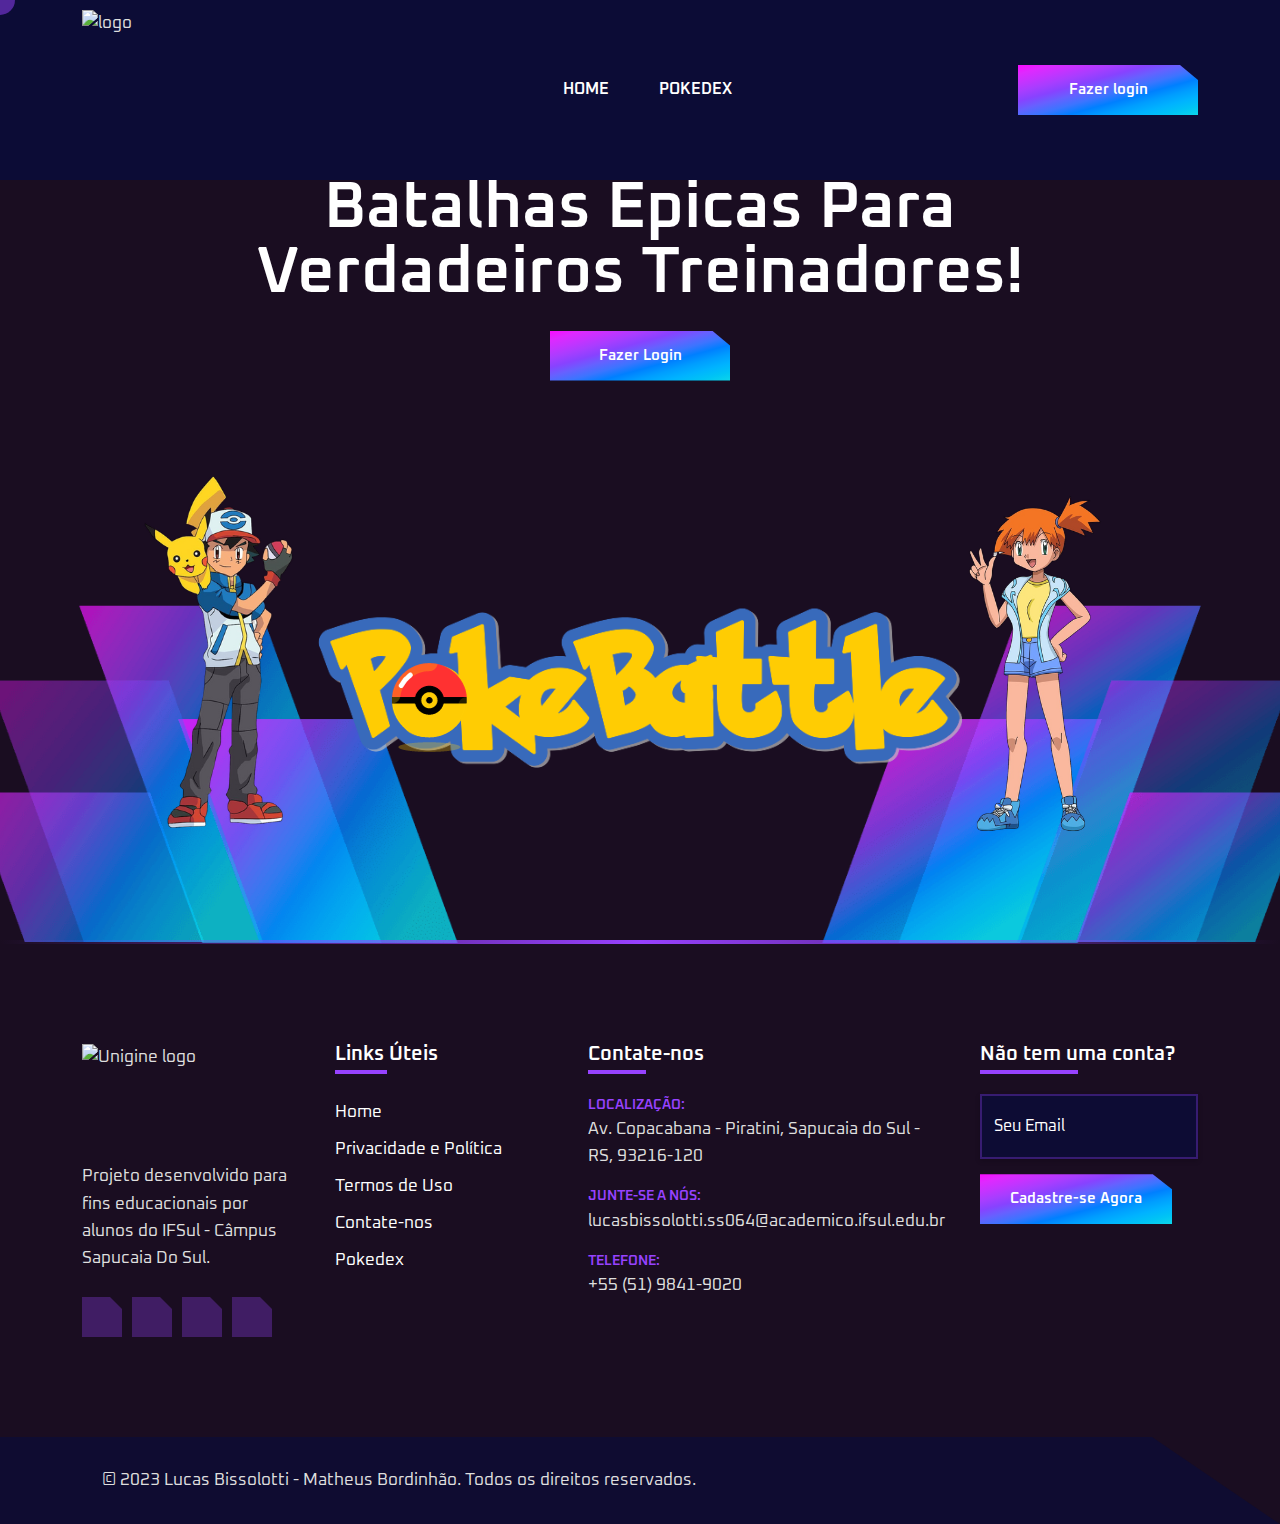
==== commit a57c238a: "Atualização referente a apresentacao" ====
--- a/src/main/index.html
+++ b/src/main/index.html
@@ -1,5 +1,5 @@
 <!DOCTYPE html>
-<html lang="en">
+<html lang="pt-br">
 
 <head>
     <meta charset="UTF-8">
@@ -48,6 +48,9 @@
                 <li class="navbar-item">
                     <a href="#home" class="navbar-link" data-nav-link>home</a>
                 </li>
+                <li class="navbar-item">
+                    <a href="pokedex.html" class="navbar-link" data-nav-link>pokedex</a>
+                </li>
             </ul>
         </nav>
 
@@ -124,7 +127,7 @@
                     </li>
 
                     <li>
-                        <a href="https://www.insatgram.com/coding.stella" target=_blank class="social-link">
+                        <a href="https://www.instagram.com/lucas_bissolotti/" target=_blank class="social-link">
                             <ion-icon name="logo-instagram"></ion-icon>
                         </a>
                     </li>
@@ -159,6 +162,10 @@
 
                     <li>
                         <a href="#" class="footer-link">Contate-nos</a>
+                    </li>
+
+                    <li>
+                        <a href="pokedex.html" class="footer-link">Pokedex</a>
                     </li>
 
                 </ul>
@@ -180,13 +187,13 @@
                 <div class="contact-item">
                     <span class="span">Junte-se a nós:</span>
 
-                    <a href="mailto:Info@gamehive.com" class="contact-link">lucasbissolotti.ss064@academico.ifsul.edu.br</a>
+                    <a href="#" class="contact-link">lucasbissolotti.ss064@academico.ifsul.edu.br</a>
                 </div>
 
                 <div class="contact-item">
                     <span class="span">Telefone:</span>
 
-                    <a href="tel:+12345678910" class="contact-link">+55 (51) 9841-9020</a>
+                    <a href="#" class="contact-link">+55 (51) 9841-9020</a>
                 </div>
 
             </div>
@@ -199,7 +206,7 @@
                     <input type="email" name="email_address" required placeholder="Seu Email" autocomplete="off"
                            class="input-field">
 
-                    <a href="login.html" class="btn">Cadastre-se Agora</a>
+                    <a href="cadastro.html" class="btn">Cadastre-se Agora</a>
                 </form>
 
             </div>
--- a/src/main/assets/css/style.css
+++ b/src/main/assets/css/style.css
@@ -374,7 +374,7 @@
 .navbar-link {
     padding: 12px 25px;
     text-transform: uppercase;
-    font-size: var(--fontSize-7);
+    font-size: var(--fontSize-5);
     font-weight: var(--weight-semiBold);
     color: var(--text-white);
 }
@@ -965,7 +965,7 @@
     .navbar-item,
     .navbar-item:last-child { border: none; }
 
-    .navbar-list { display: flex; }
+    .navbar-list { display: flex; margin-left: 35px; }
 
     .header .btn {
         display: grid;
